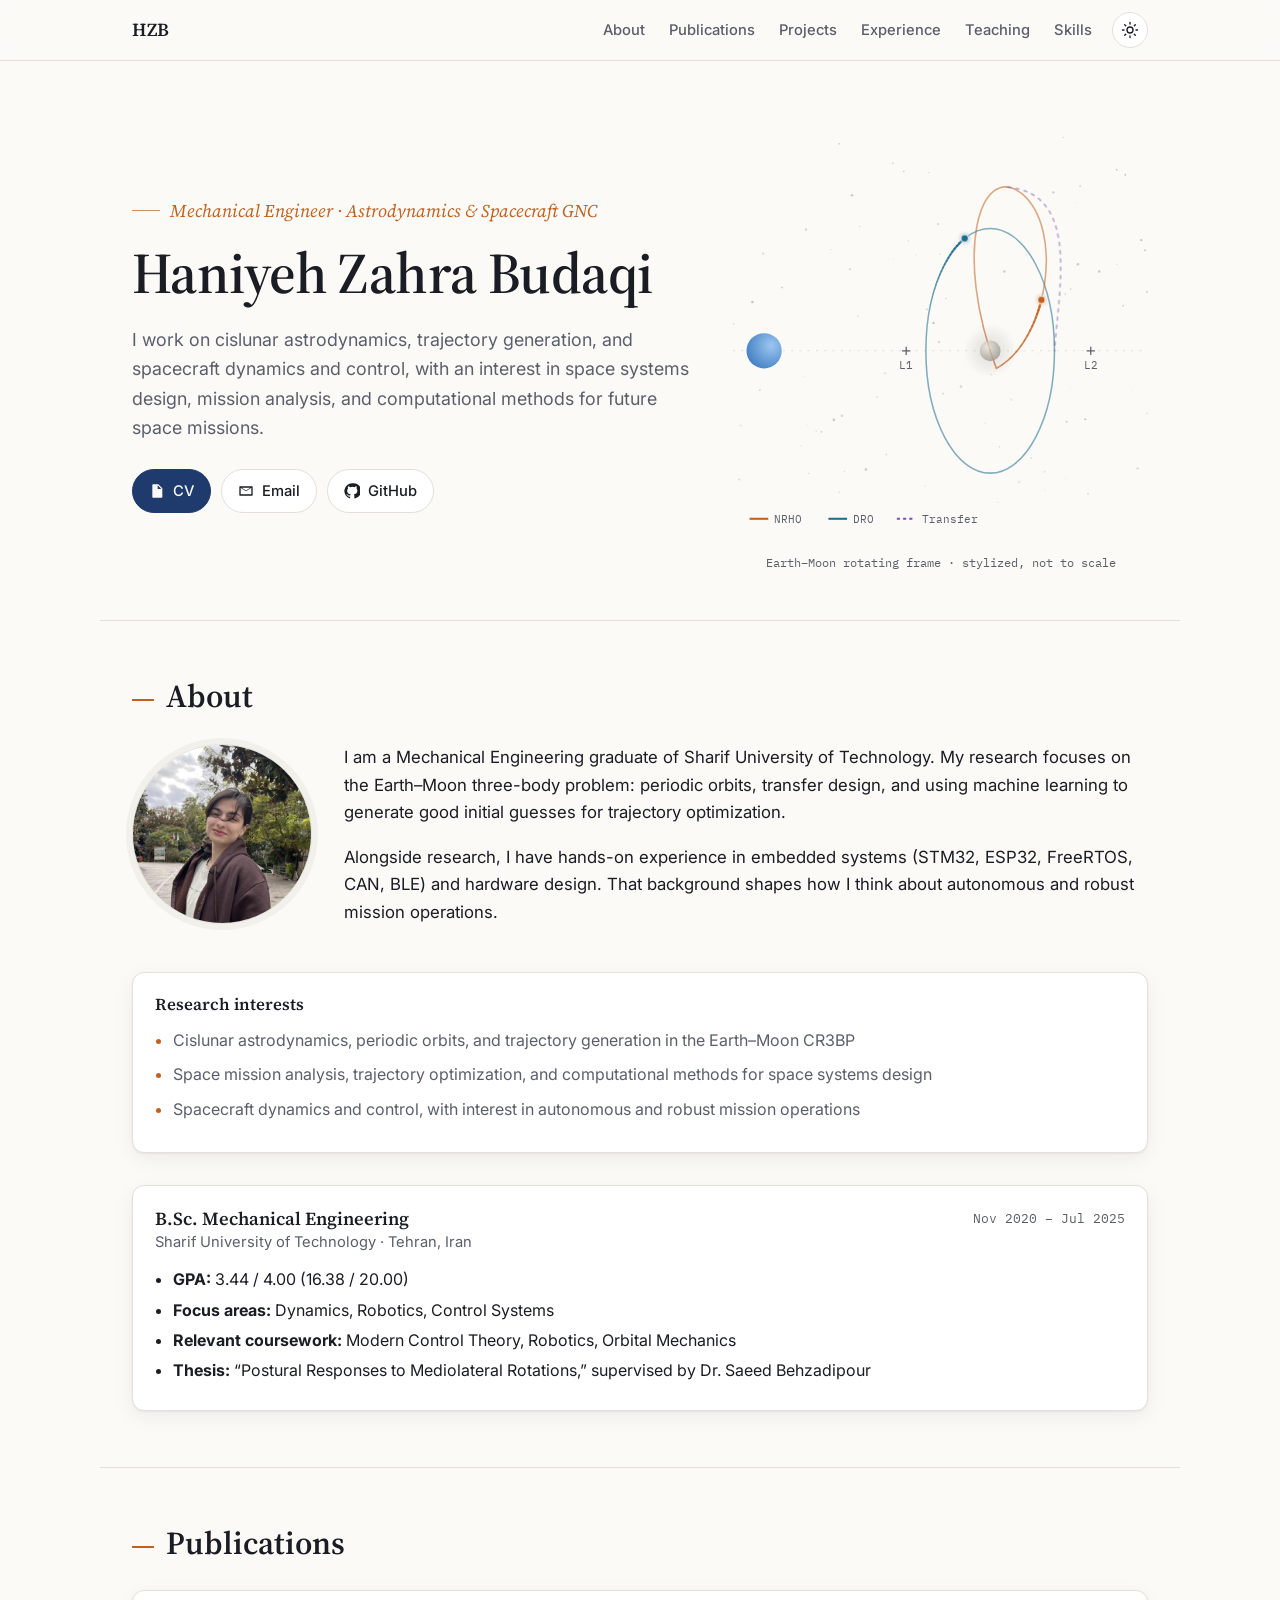
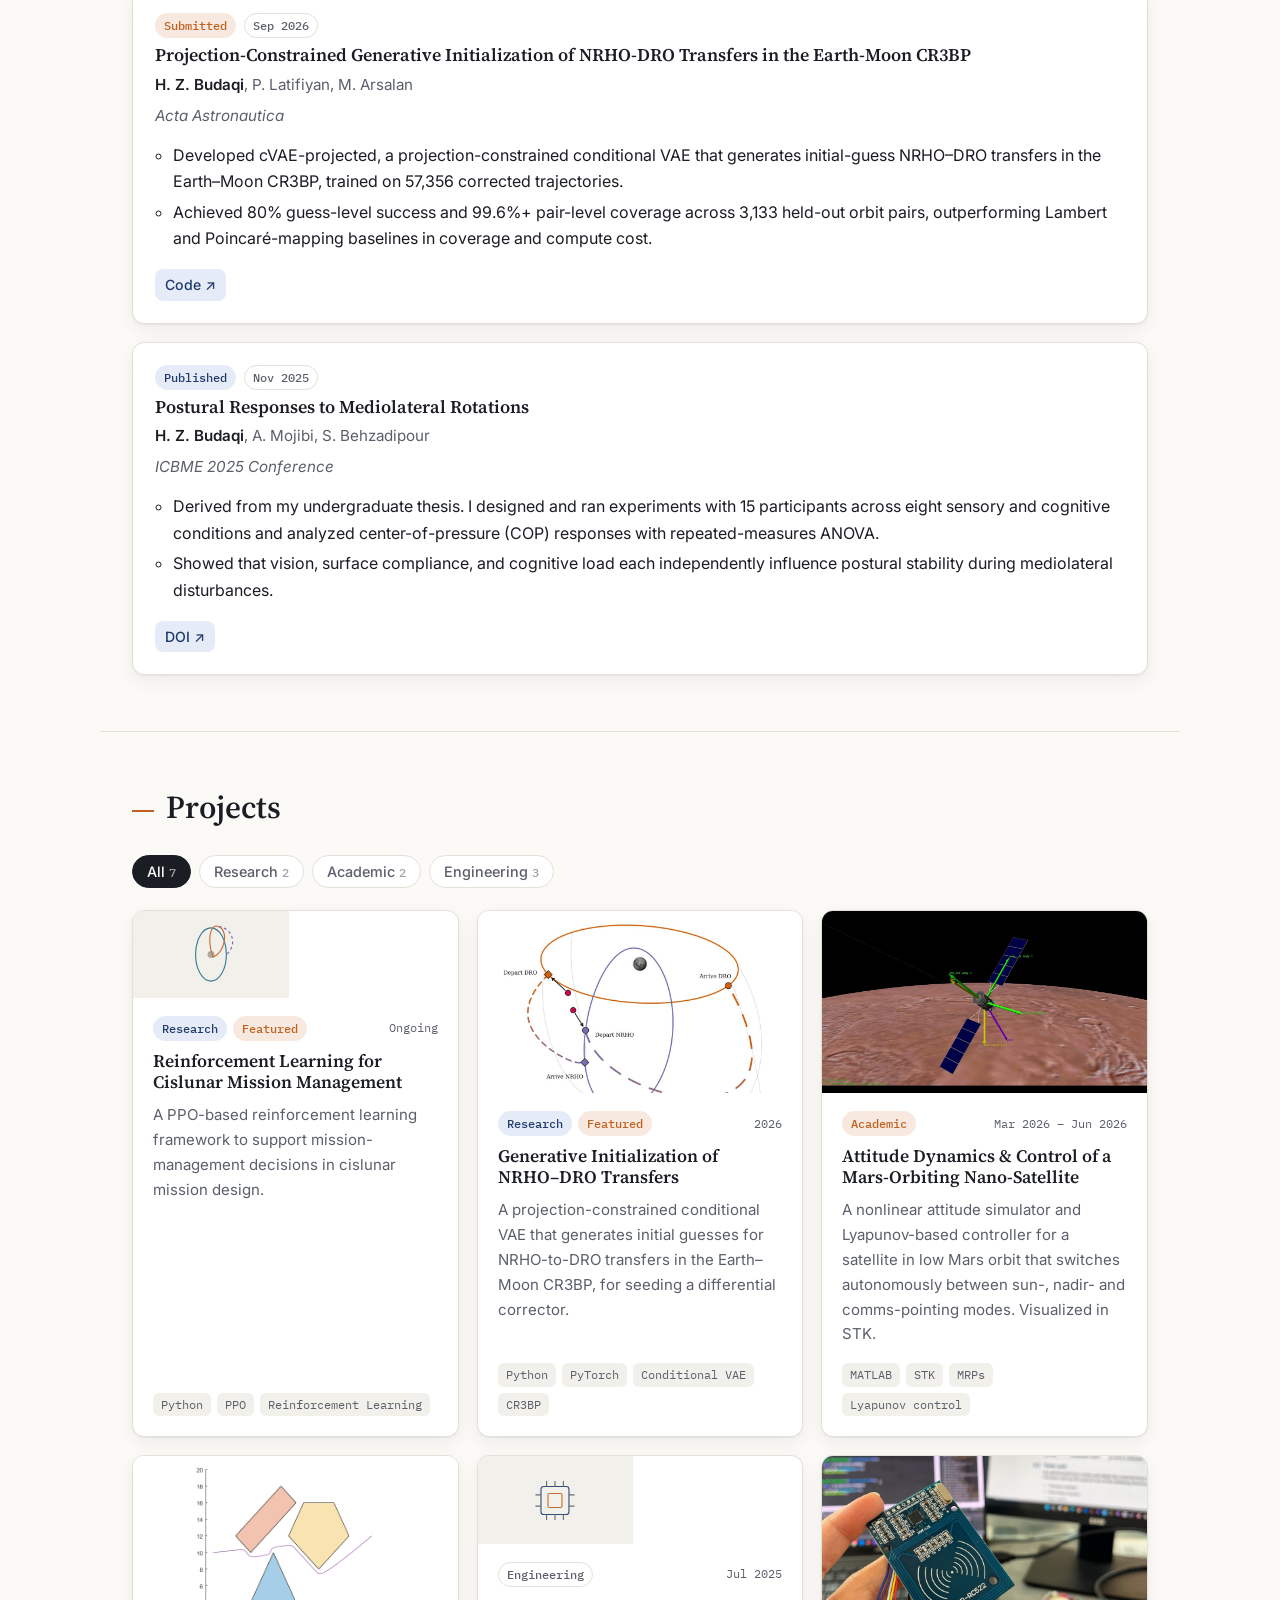
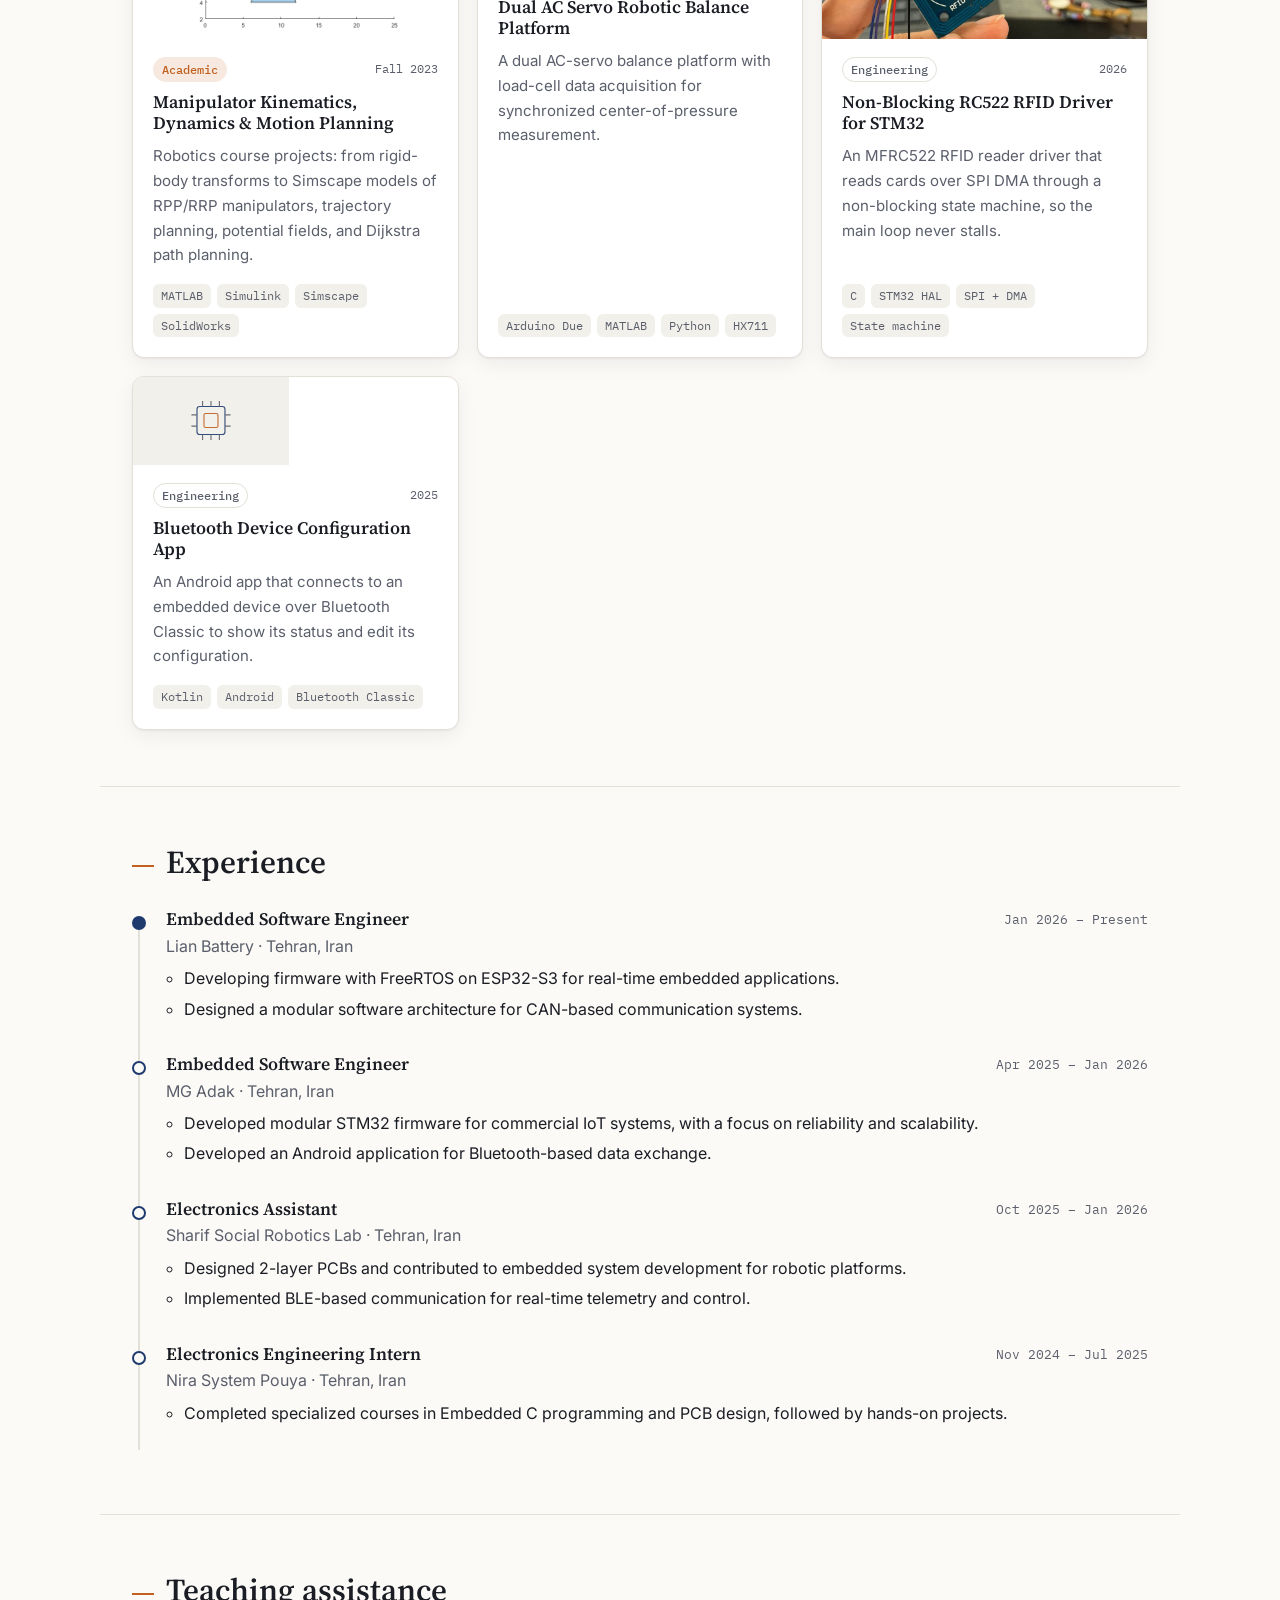
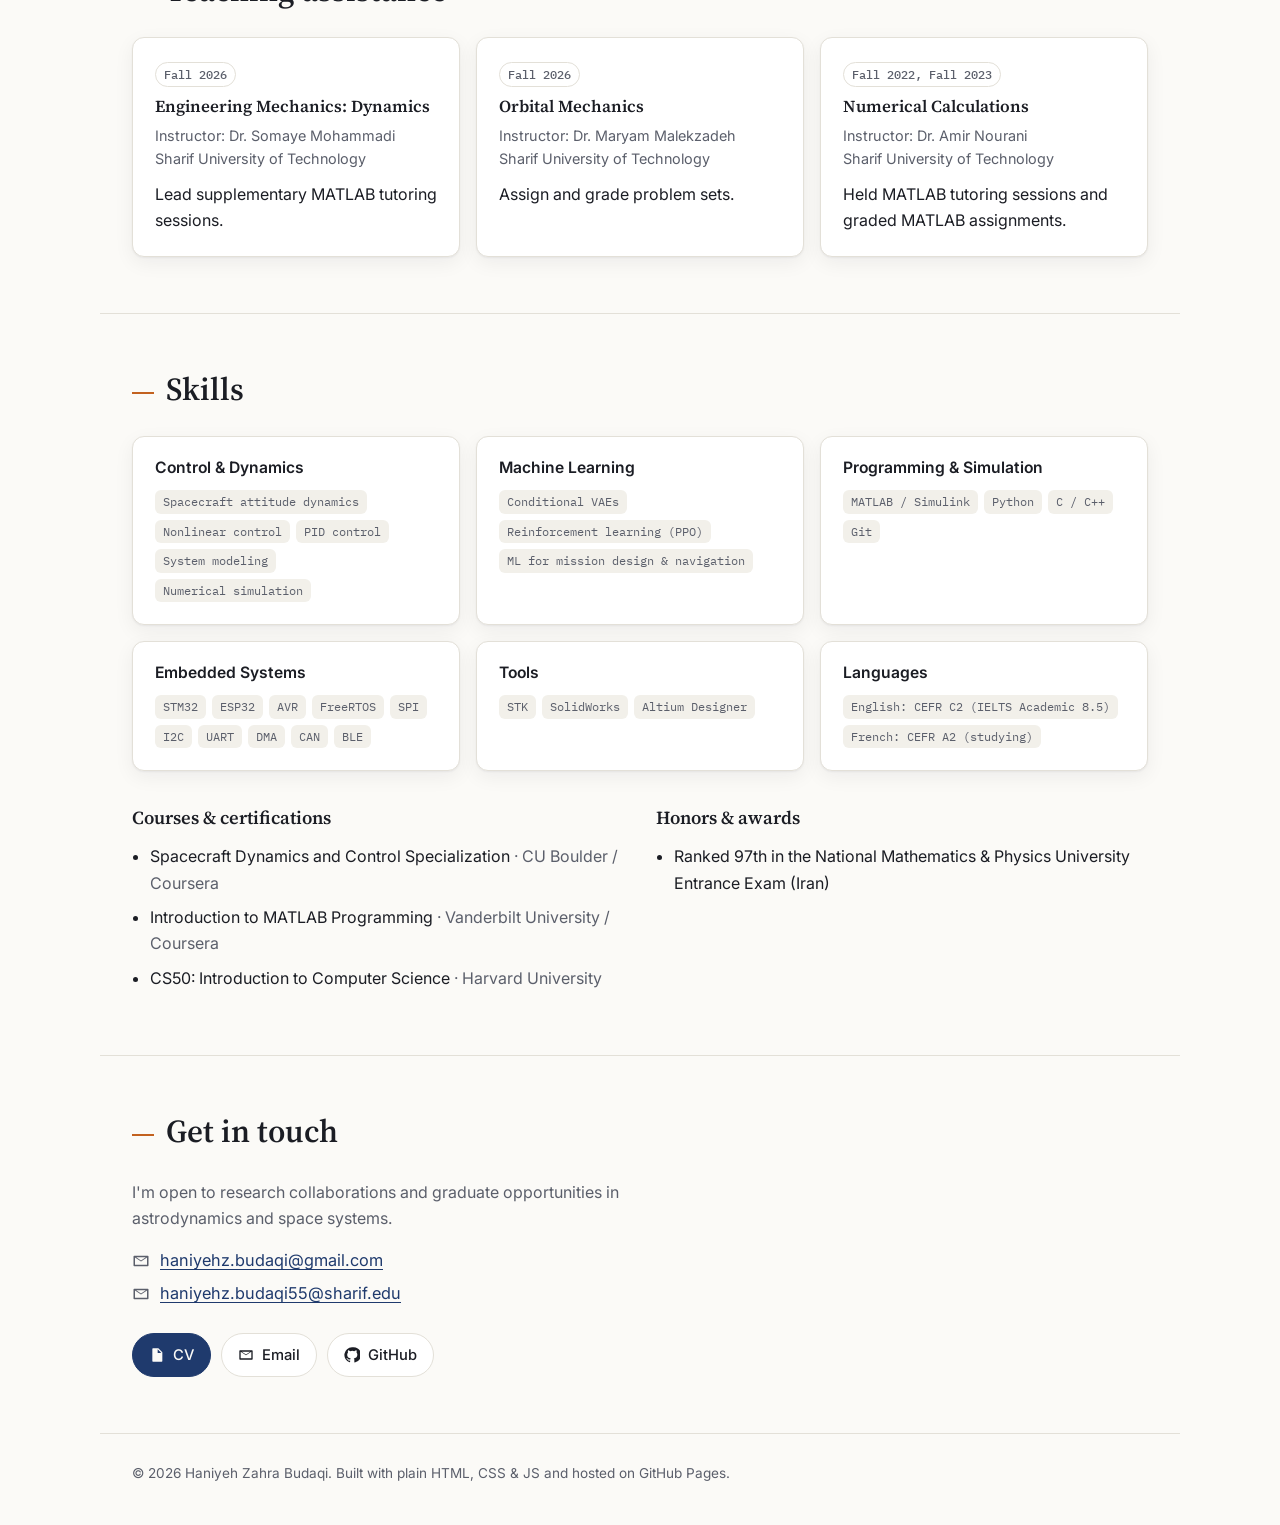
==== index.html @ 0089c8fd "First Model" ====
<!doctype html>
<html lang="en">
<head>
  <meta charset="utf-8">
  <meta name="viewport" content="width=device-width, initial-scale=1">
  <title>Haniyeh Zahra Budaqi</title>
  <meta name="description" content="Haniyeh Zahra Budaqi: cislunar astrodynamics, trajectory generation, and spacecraft dynamics and control.">
  <meta name="author" content="Haniyeh Zahra Budaqi">

  <!-- Social preview (shown when the link is shared) -->
  <meta property="og:title" content="Haniyeh Zahra Budaqi">
  <meta property="og:description" content="Cislunar astrodynamics, trajectory generation, and spacecraft dynamics and control.">
  <meta property="og:type" content="website">

  <link rel="icon" href="assets/img/favicon.svg" type="image/svg+xml">
  <link rel="preconnect" href="https://fonts.googleapis.com">
  <link rel="preconnect" href="https://fonts.gstatic.com" crossorigin>
  <link href="https://fonts.googleapis.com/css2?family=IBM+Plex+Mono:wght@400;500&family=Inter:wght@400;500;600&family=Source+Serif+4:ital,opsz,wght@0,8..60,500;0,8..60,600;1,8..60,400;1,8..60,500&display=swap" rel="stylesheet">
  <link rel="stylesheet" href="assets/css/style.css">

  <!-- Apply saved theme before paint to avoid a flash -->
  <script>
    try {
      var t = localStorage.getItem("theme");
      if (t) document.documentElement.setAttribute("data-theme", t);
    } catch (e) {}
  </script>
</head>
<body>
  <a class="skip-link" href="#main">Skip to content</a>

  <header class="site-header">
    <nav class="nav container" aria-label="Main">
      <a class="nav-brand" href="#top" data-bind="initials">HZB</a>
      <button class="nav-toggle" aria-expanded="false" aria-controls="nav-links" aria-label="Open menu">
        <span></span><span></span><span></span>
      </button>
      <ul class="nav-links" id="nav-links">
        <li><a href="#about">About</a></li>
        <li><a href="#publications">Publications</a></li>
        <li><a href="#projects">Projects</a></li>
        <li><a href="#experience">Experience</a></li>
        <li><a href="#teaching">Teaching</a></li>
        <li><a href="#skills">Skills</a></li>
        <li>
          <button class="theme-toggle" aria-label="Toggle dark mode" title="Toggle dark mode">
            <svg class="icon-sun" viewBox="0 0 24 24" aria-hidden="true"><circle cx="12" cy="12" r="4"/><path d="M12 2v2M12 20v2M4.9 4.9l1.4 1.4M17.7 17.7l1.4 1.4M2 12h2M20 12h2M4.9 19.1l1.4-1.4M17.7 6.3l1.4-1.4"/></svg>
            <svg class="icon-moon" viewBox="0 0 24 24" aria-hidden="true"><path d="M20 14.5A8 8 0 1 1 9.5 4a6.5 6.5 0 0 0 10.5 10.5z"/></svg>
          </button>
        </li>
      </ul>
    </nav>
  </header>

  <main id="main">
    <!-- ============ HERO ============ -->
    <section class="hero container" id="top">
      <div class="hero-text">
        <p class="eyebrow" data-bind="role"></p>
        <h1 data-bind="name"></h1>
        <p class="hero-tagline" data-bind="tagline"></p>
        <div class="hero-actions" id="hero-actions"></div>
      </div>

      <figure class="hero-figure" aria-label="Stylized Earth–Moon rotating frame with a near-rectilinear halo orbit, a distant retrograde orbit, and a transfer between them">
        <svg id="orbit-svg" viewBox="0 0 400 400" role="img">
          <title>NRHO to DRO transfer, stylized</title>
          <defs>
            <radialGradient id="g-moon" cx="36%" cy="32%" r="75%">
              <stop offset="0" class="stop-moon-hi"/><stop offset="1" class="stop-moon"/>
            </radialGradient>
            <radialGradient id="g-earth" cx="70%" cy="35%" r="80%">
              <stop offset="0" class="stop-earth-hi"/><stop offset="1" class="stop-earth"/>
            </radialGradient>
            <radialGradient id="g-halo">
              <stop offset="0" class="stop-halo" stop-opacity=".35"/><stop offset="1" class="stop-halo" stop-opacity="0"/>
            </radialGradient>
            <filter id="glow" x="-200%" y="-200%" width="500%" height="500%">
              <feGaussianBlur stdDeviation="2.2" result="b"/>
              <feMerge><feMergeNode in="b"/><feMergeNode in="SourceGraphic"/></feMerge>
            </filter>
          </defs>

          <g class="stars" id="stars"></g>
          <line class="axis" x1="0" y1="210" x2="400" y2="210"/>

          <!-- Earth, off to the left in the rotating frame -->
          <circle class="earth" cx="30" cy="210" r="17"/>
          <!-- Libration points -->
          <g class="lpoint"><path d="M163 210h8M167 206v8"/><text x="160" y="228">L1</text></g>
          <g class="lpoint"><path d="M341 210h8M345 206v8"/><text x="338" y="228">L2</text></g>

          <!-- Orbits (pathLength=1 lets CSS draw them in) -->
          <path id="dro" class="orbit orbit-dro draw" pathLength="1"
                d="M310 210 A62 118 0 1 1 186 210 A62 118 0 1 1 310 210 Z"/>
          <path id="nrho" class="orbit orbit-nrho draw" pathLength="1"
                d="M254 227 C 304 200, 320 92, 278 58 C 238 28, 212 116, 254 227 Z"/>
          <path id="xfer" class="orbit orbit-xfer"
                d="M278 58 C 348 64, 314 150, 310 210"/>
          <path id="xfer-live" class="orbit orbit-xfer-live" pathLength="1"
                d="M278 58 C 348 64, 314 150, 310 210"/>

          <!-- Moon -->
          <circle class="moon-halo" cx="248" cy="210" r="26" fill="url(#g-halo)"/>
          <circle class="moon" cx="248" cy="210" r="10"/>

          <g id="trails"></g>
          <g id="burns"></g>
          <g id="craft" filter="url(#glow)"></g>

          <g class="legend" transform="translate(16 372)">
            <line x1="0" y1="0" x2="18" y2="0" class="orbit-nrho"/><text x="24" y="4">NRHO</text>
            <line x1="76" y1="0" x2="94" y2="0" class="orbit-dro"/><text x="100" y="4">DRO</text>
            <line x1="142" y1="0" x2="160" y2="0" class="orbit-xfer-key"/><text x="166" y="4">Transfer</text>
          </g>
        </svg>
        <figcaption>Earth–Moon rotating frame · stylized, not to scale</figcaption>
      </figure>
    </section>

    <!-- ============ ABOUT ============ -->
    <section class="section container" id="about">
      <h2 class="section-title">About</h2>
      <div class="about-grid">
        <img class="about-photo" id="about-photo" alt="Portrait of Haniyeh Zahra Budaqi" hidden>
        <div class="about-text" id="about-text"></div>
      </div>
      <aside class="card interests">
        <h3>Research interests</h3>
        <ul id="interests"></ul>
      </aside>
      <div class="edu" id="education"></div>
    </section>

    <!-- ============ PUBLICATIONS ============ -->
    <section class="section container" id="publications">
      <h2 class="section-title">Publications</h2>
      <ol class="pub-list" id="pub-list"></ol>
    </section>

    <!-- ============ PROJECTS ============ -->
    <section class="section container" id="projects">
      <h2 class="section-title">Projects</h2>
      <div class="filters" role="tablist" aria-label="Filter projects" id="filters"></div>
      <div class="project-grid" id="project-grid"></div>
    </section>

    <!-- ============ EXPERIENCE ============ -->
    <section class="section container" id="experience">
      <h2 class="section-title">Experience</h2>
      <ol class="timeline" id="timeline"></ol>
    </section>

    <!-- ============ TEACHING ============ -->
    <section class="section container" id="teaching">
      <h2 class="section-title">Teaching assistance</h2>
      <div class="teach-grid" id="teach-grid"></div>
    </section>

    <!-- ============ SKILLS ============ -->
    <section class="section container" id="skills">
      <h2 class="section-title">Skills</h2>
      <div class="skills-grid" id="skills-grid"></div>

      <div class="two-col">
        <div>
          <h3 class="sub-title">Courses &amp; certifications</h3>
          <ul class="plain-list" id="certs"></ul>
        </div>
        <div>
          <h3 class="sub-title">Honors &amp; awards</h3>
          <ul class="plain-list" id="awards"></ul>
        </div>
      </div>
    </section>

    <!-- ============ CONTACT ============ -->
    <section class="section container contact" id="contact">
      <h2 class="section-title">Get in touch</h2>
      <p>I'm open to research collaborations and graduate opportunities in astrodynamics and space systems.</p>
      <ul class="email-list" id="email-list"></ul>
      <div class="hero-actions" id="contact-actions"></div>
    </section>
  </main>

  <footer class="site-footer container">
    <p>© <span id="year"></span> <span data-bind="name"></span>. Built with plain HTML, CSS &amp; JS and hosted on GitHub Pages.</p>
  </footer>

  <!-- Project detail dialog -->
  <dialog class="project-dialog" id="project-dialog" aria-labelledby="dialog-title">
    <button class="dialog-close" aria-label="Close" data-close>&times;</button>
    <div id="dialog-body"></div>
  </dialog>

  <script src="data/content.js"></script>
  <script src="assets/js/main.js"></script>
  <script src="assets/js/orbit.js"></script>
</body>
</html>
---- assets/css/style.css ----
/* ==========================================================================
   Tokens
   ========================================================================== */
:root {
  --bg: #fbfaf7;
  --surface: #ffffff;
  --surface-2: #f2f0ea;
  --text: #1b1d24;
  --muted: #5b5f6b;
  --border: #e3e0d8;
  --accent: #1f3a6d;        /* deep navy, echoes the CV */
  --accent-soft: #e6ecf7;
  --accent-2: #c2611f;      /* warm orange for highlights */
  --nrho: #c2611f;
  --dro: #1f6d8f;
  --xfer: #7a4fb0;
  --earth: #3e7cc1;
  --moon: #a7a39a;
  --star: #b9b4a8;
  --moon-hi: #e9e6df;
  --earth-hi: #9cc6f0;
  --halo: #a7a39a;
  --shadow: 0 1px 2px rgba(20, 22, 30, .05), 0 6px 20px rgba(20, 22, 30, .06);

  --font-sans: "Inter", system-ui, -apple-system, "Segoe UI", Roboto, sans-serif;
  --font-serif: "Source Serif 4", Georgia, "Times New Roman", serif;
  --font-mono: "IBM Plex Mono", ui-monospace, Consolas, monospace;

  --radius: 12px;
  --maxw: 1080px;
  --gutter: 16px;
}

@media (prefers-color-scheme: dark) {
  :root:not([data-theme="light"]) {
    --bg: #0d1017;
    --surface: #151a24;
    --surface-2: #1c2230;
    --text: #e7e9ee;
    --muted: #9aa1b0;
    --border: #262d3c;
    --accent: #8fb3ff;
    --accent-soft: #1b2740;
    --accent-2: #f0a35e;
    --nrho: #f0a35e;
    --dro: #5cc4e8;
    --xfer: #b996f0;
    --earth: #5a9be0;
    --moon: #c9c5bc;
    --star: #4a5266;
    --moon-hi: #f4f1ea;
    --earth-hi: #a8d0ff;
    --halo: #c9c5bc;
    --shadow: 0 1px 2px rgba(0, 0, 0, .3), 0 8px 24px rgba(0, 0, 0, .25);
  }
}
:root[data-theme="dark"] {
  --bg: #0d1017;
  --surface: #151a24;
  --surface-2: #1c2230;
  --text: #e7e9ee;
  --muted: #9aa1b0;
  --border: #262d3c;
  --accent: #8fb3ff;
  --accent-soft: #1b2740;
  --accent-2: #f0a35e;
  --nrho: #f0a35e;
  --dro: #5cc4e8;
  --xfer: #b996f0;
  --earth: #5a9be0;
  --moon: #c9c5bc;
  --star: #4a5266;
  --moon-hi: #f4f1ea;
  --earth-hi: #a8d0ff;
  --halo: #c9c5bc;
  --shadow: 0 1px 2px rgba(0, 0, 0, .3), 0 8px 24px rgba(0, 0, 0, .25);
}

/* ==========================================================================
   Base
   ========================================================================== */
*, *::before, *::after { box-sizing: border-box; }
html { scroll-behavior: smooth; scroll-padding-top: 72px; }
@media (prefers-reduced-motion: reduce) { html { scroll-behavior: auto; } }

body {
  margin: 0;
  background: var(--bg);
  color: var(--text);
  font-family: var(--font-sans);
  font-size: 16px;
  line-height: 1.65;
  -webkit-font-smoothing: antialiased;
}

h1, h2, h3 { font-family: var(--font-serif); line-height: 1.2; margin: 0; font-weight: 600; }
p { margin: 0 0 1em; }
a { color: var(--accent); text-underline-offset: 3px; }
a:hover { text-decoration-thickness: 2px; }
img { max-width: 100%; display: block; }
:focus-visible { outline: 2px solid var(--accent); outline-offset: 3px; border-radius: 4px; }

.container {
  width: 100%;
  max-width: var(--maxw);
  margin-inline: auto;
  padding-inline: var(--gutter);
}
@media (min-width: 720px) { :root { --gutter: 32px; } }

.skip-link {
  position: absolute; left: -9999px; top: 8px;
  background: var(--accent); color: var(--bg); padding: 8px 12px; border-radius: 6px; z-index: 100;
}
.skip-link:focus { left: 8px; }

/* ==========================================================================
   Header / nav
   ========================================================================== */
.site-header {
  position: sticky; top: 0; z-index: 50;
  background: color-mix(in srgb, var(--bg) 85%, transparent);
  backdrop-filter: saturate(1.4) blur(10px);
  border-bottom: 1px solid var(--border);
}
.nav { display: flex; align-items: center; justify-content: space-between; height: 60px; }
.nav-brand {
  font-family: var(--font-serif); font-weight: 600; font-size: 1.15rem;
  color: var(--text); text-decoration: none; letter-spacing: .04em;
}
.nav-links { list-style: none; display: flex; align-items: center; gap: 4px; margin: 0; padding: 0; }
.nav-links a {
  display: block; padding: 6px 10px; border-radius: 8px;
  color: var(--muted); text-decoration: none; font-size: .92rem; font-weight: 500;
}
.nav-links a:hover, .nav-links a.active { color: var(--text); background: var(--surface-2); }

.theme-toggle {
  display: grid; place-items: center; width: 36px; height: 36px; margin-left: 6px;
  border: 1px solid var(--border); border-radius: 50%; background: var(--surface);
  color: var(--text); cursor: pointer;
}
.theme-toggle svg { width: 18px; height: 18px; fill: none; stroke: currentColor; stroke-width: 1.8; stroke-linecap: round; }
.theme-toggle .icon-moon { display: none; }
:root[data-theme="dark"] .theme-toggle .icon-sun { display: none; }
:root[data-theme="dark"] .theme-toggle .icon-moon { display: block; }
@media (prefers-color-scheme: dark) {
  :root:not([data-theme="light"]) .theme-toggle .icon-sun { display: none; }
  :root:not([data-theme="light"]) .theme-toggle .icon-moon { display: block; }
}

.nav-toggle {
  display: none; width: 40px; height: 40px; border: 0; background: transparent; cursor: pointer;
  flex-direction: column; justify-content: center; gap: 5px; padding: 8px;
}
.nav-toggle span { display: block; height: 2px; background: var(--text); border-radius: 2px; transition: transform .2s, opacity .2s; }

@media (max-width: 820px) {
  .nav-toggle { display: flex; }
  .nav-links {
    position: absolute; top: 60px; left: 0; right: 0;
    flex-direction: column; align-items: stretch; gap: 0;
    padding: 8px var(--gutter) 16px; background: var(--bg); border-bottom: 1px solid var(--border);
    display: none;
  }
  .nav-links.open { display: flex; }
  .nav-links a { padding: 10px 8px; font-size: 1rem; }
  .theme-toggle { margin: 8px 0 0 8px; }
  .nav-toggle[aria-expanded="true"] span:nth-child(1) { transform: translateY(7px) rotate(45deg); }
  .nav-toggle[aria-expanded="true"] span:nth-child(2) { opacity: 0; }
  .nav-toggle[aria-expanded="true"] span:nth-child(3) { transform: translateY(-7px) rotate(-45deg); }
}

/* ==========================================================================
   Hero
   ========================================================================== */
.hero {
  display: grid; grid-template-columns: 1.15fr .85fr; gap: 40px; align-items: center;
  padding-block: 72px 48px;
}
.eyebrow {
  display: inline-flex; align-items: center; gap: 10px;
  font-family: var(--font-serif); font-style: italic; font-size: 1.12rem; font-weight: 400;
  color: var(--accent-2); margin-bottom: 12px;
}
.eyebrow::before { content: ""; width: 28px; height: 1px; background: currentColor; opacity: .7; }
.hero h1 { font-size: clamp(2.2rem, 5.5vw, 3.6rem); letter-spacing: -.01em; margin-bottom: 18px; }
.hero-tagline { font-size: 1.12rem; color: var(--muted); max-width: 58ch; }
.hero-actions { display: flex; flex-wrap: wrap; gap: 10px; margin-top: 26px; }

.btn {
  display: inline-flex; align-items: center; gap: 8px;
  padding: 9px 16px; border-radius: 999px; font-size: .92rem; font-weight: 500;
  text-decoration: none; border: 1px solid var(--border); background: var(--surface); color: var(--text);
  transition: border-color .15s, transform .15s, background .15s;
}
.btn:hover { border-color: var(--accent); transform: translateY(-1px); }
.btn svg { width: 16px; height: 16px; fill: currentColor; flex-shrink: 0; }
.btn-primary { background: var(--accent); border-color: var(--accent); color: var(--bg); }
.btn-primary:hover { background: color-mix(in srgb, var(--accent) 88%, var(--text)); }

.hero-figure { margin: 0; }
.hero-figure svg { width: 100%; height: auto; max-width: 440px; display: block; margin-inline: auto; }
.hero-figure figcaption { text-align: center; font-size: .78rem; color: var(--muted); font-family: var(--font-mono); margin-top: 4px; }

/* Hero animation */
.orbit { fill: none; stroke-width: 1.5; stroke-linecap: round; }
.orbit-nrho { stroke: var(--nrho); }
.orbit-dro { stroke: var(--dro); }
.orbit-nrho, .orbit-dro { stroke-opacity: .55; }
.orbit-xfer { stroke: var(--xfer); stroke-dasharray: 3 5; stroke-opacity: .5; }
.orbit-xfer-live { stroke: var(--xfer); stroke-width: 2.2; stroke-dasharray: 1; stroke-dashoffset: 1; opacity: 0; }
.legend .orbit-xfer-key { stroke: var(--xfer); stroke-dasharray: 3 3; }
.axis { stroke: var(--border); stroke-dasharray: 2 6; }
.earth { fill: url(#g-earth); }
.moon { fill: url(#g-moon); }
.stop-moon-hi { stop-color: var(--moon-hi); }
.stop-moon { stop-color: var(--moon); }
.stop-earth-hi { stop-color: var(--earth-hi); }
.stop-earth { stop-color: var(--earth); }
.stop-halo { stop-color: var(--halo); }

.trail { fill: none; stroke-linecap: round; }
.trail.sc-nrho { stroke: var(--nrho); }
.trail.sc-dro { stroke: var(--dro); }
.sc { stroke: var(--bg); stroke-width: 1; }
.sc.sc-nrho { fill: var(--nrho); }
.sc.sc-dro { fill: var(--dro); }
.sc.sc-xfer { fill: var(--xfer); }
.burn { fill: none; stroke-width: 1.6; }
.burn-nrho { stroke: var(--nrho); }
.burn-dro { stroke: var(--dro); }

.stars circle { fill: var(--star); }
.stars .twinkle { animation: twinkle var(--tw-dur, 4s) ease-in-out var(--tw-delay, 0s) infinite; }
@keyframes twinkle { 50% { opacity: .15; } }

.lpoint path { stroke: var(--muted); stroke-width: 1.2; }
.lpoint text, .legend text { fill: var(--muted); font: 10.5px var(--font-mono); }
.legend line { stroke-width: 2; stroke-opacity: 1; }

/* Draw-in on load, then spacecraft fade in */
.orbit.draw { stroke-dasharray: 1; stroke-dashoffset: 1; animation: draw-orbit 1.6s cubic-bezier(.6, .1, .3, 1) forwards; }
#nrho.draw { animation-delay: .25s; }
.orbit-xfer { opacity: 0; animation: fade-in .8s ease 1.2s forwards; }
@keyframes draw-orbit { to { stroke-dashoffset: 0; } }
@keyframes fade-in { to { opacity: 1; } }
#craft, #trails { opacity: 0; transition: opacity .8s ease; }
#orbit-svg.live #craft, #orbit-svg.live #trails { opacity: 1; }
#orbit-svg.static .orbit.draw { animation: none; stroke-dasharray: none; stroke-dashoffset: 0; }
#orbit-svg.static .orbit-xfer { animation: none; opacity: 1; }
#orbit-svg.static .twinkle { animation: none; }

@media (max-width: 820px) {
  .hero { grid-template-columns: 1fr; padding-block: 40px 24px; gap: 24px; }
  .hero-figure svg { max-width: 340px; }
}

/* ==========================================================================
   Sections
   ========================================================================== */
.section { padding-block: 56px; border-top: 1px solid var(--border); }
.section-title {
  font-size: clamp(1.6rem, 3vw, 2rem); margin-bottom: 28px;
  display: flex; align-items: baseline; gap: 12px;
}
.section-title::before {
  content: ""; width: 22px; height: 2px; background: var(--accent-2); transform: translateY(-6px);
}
.sub-title { font-size: 1.15rem; margin: 36px 0 14px; }

.card {
  background: var(--surface); border: 1px solid var(--border); border-radius: var(--radius);
  padding: 22px; box-shadow: var(--shadow);
}

/* About */
.about-grid { display: grid; grid-template-columns: 180px 1fr; gap: 32px; align-items: start; }
.about-grid:has(.about-photo[hidden]) { grid-template-columns: 1fr; }
.about-photo {
  width: 180px; aspect-ratio: 1; object-fit: cover; border-radius: 50%;
  border: 1px solid var(--border); box-shadow: 0 0 0 6px var(--surface-2);
}
.about-text p { font-size: 1.05rem; }
.interests { margin-top: 28px; }
.interests h3 { font-size: 1.05rem; margin-bottom: 12px; }
.interests ul { margin: 0; padding-left: 18px; }
.interests li { margin-bottom: 8px; color: var(--muted); }
.interests li::marker { color: var(--accent-2); }

.edu { margin-top: 32px; display: grid; gap: 16px; }
.edu-item { display: grid; grid-template-columns: 1fr auto; gap: 4px 16px; }
.edu-item h3 { font-size: 1.15rem; }
.edu-item .meta { color: var(--muted); font-size: .92rem; }
.edu-item .when { font-family: var(--font-mono); font-size: .82rem; color: var(--muted); text-align: right; }
.edu-item ul { grid-column: 1 / -1; margin: 8px 0 0; padding-left: 18px; }
.edu-item li { margin-bottom: 4px; }

@media (max-width: 720px) {
  .about-grid { grid-template-columns: 1fr; gap: 20px; }
  .about-photo { width: 132px; }
  .edu-item { grid-template-columns: 1fr; }
  .edu-item .when { text-align: left; }
}

/* Publications */
.pub-list { list-style: none; margin: 0; padding: 0; display: grid; gap: 18px; }
.pub { display: grid; grid-template-columns: 1fr; gap: 6px; }
.pub-head { display: flex; flex-wrap: wrap; gap: 8px; align-items: center; }
.pub-title { font-size: 1.12rem; }
.pub-authors { color: var(--muted); font-size: .95rem; margin: 0; }
.pub-authors strong { color: var(--text); font-weight: 600; }
.pub-venue { font-style: italic; color: var(--muted); font-size: .95rem; margin: 0; }
.pub ul { margin: 8px 0 0; padding-left: 18px; }
.pub li { margin-bottom: 4px; }
.pub-links { display: flex; gap: 10px; flex-wrap: wrap; margin-top: 8px; }

.badge {
  display: inline-block; font-family: var(--font-mono); font-size: .72rem; font-weight: 500;
  padding: 2px 8px; border-radius: 999px; border: 1px solid var(--border); color: var(--muted);
  white-space: nowrap;
}
.badge-accent { background: var(--accent-soft); border-color: transparent; color: var(--accent); }
.badge-warm { background: color-mix(in srgb, var(--accent-2) 14%, transparent); border-color: transparent; color: var(--accent-2); }

.link-chip {
  display: inline-flex; align-items: center; gap: 6px; font-size: .88rem; font-weight: 500;
  text-decoration: none; padding: 4px 10px; border-radius: 8px; background: var(--accent-soft); color: var(--accent);
}
.link-chip:hover { text-decoration: underline; }

/* Projects */
.filters { display: flex; flex-wrap: wrap; gap: 8px; margin-bottom: 22px; }
.filter-btn {
  font: 500 .9rem var(--font-sans); padding: 7px 14px; border-radius: 999px; cursor: pointer;
  border: 1px solid var(--border); background: var(--surface); color: var(--muted);
}
.filter-btn:hover { color: var(--text); }
.filter-btn[aria-selected="true"] { background: var(--text); color: var(--bg); border-color: var(--text); }
.filter-btn .count { opacity: .6; margin-left: 4px; font-family: var(--font-mono); font-size: .8em; }

.project-grid { display: grid; grid-template-columns: repeat(auto-fill, minmax(290px, 1fr)); gap: 18px; }
.project-card {
  display: flex; flex-direction: column; text-align: left; width: 100%;
  font: inherit; color: inherit; cursor: pointer; padding: 0; overflow: hidden;
  transition: transform .18s, border-color .18s;
}
.project-card:hover { transform: translateY(-3px); border-color: var(--accent); }
.project-thumb { aspect-ratio: 16 / 9; background: var(--surface-2); overflow: hidden; }
.project-thumb img { width: 100%; height: 100%; object-fit: cover; }
.project-thumb.placeholder { display: grid; place-items: center; }
.project-thumb.placeholder svg { width: 72%; height: 72%; opacity: .9; }
.project-content { padding: 18px 20px 20px; display: flex; flex-direction: column; gap: 10px; flex: 1; }
.project-meta { display: flex; flex-wrap: wrap; gap: 6px; align-items: center; }
.project-meta .date { font-family: var(--font-mono); font-size: .76rem; color: var(--muted); margin-left: auto; }
.project-card h3 { font-size: 1.1rem; }
.project-card p { color: var(--muted); font-size: .94rem; margin: 0; }
.tags { display: flex; flex-wrap: wrap; gap: 6px; margin-top: auto; padding-top: 6px; }
.tag { font-family: var(--font-mono); font-size: .74rem; padding: 2px 8px; border-radius: 6px; background: var(--surface-2); color: var(--muted); }
.empty-state { color: var(--muted); font-style: italic; }

/* Dialog */
.project-dialog {
  width: min(720px, calc(100vw - 2 * var(--gutter))); max-height: 88vh;
  border: 1px solid var(--border); border-radius: var(--radius); padding: 0;
  background: var(--surface); color: var(--text); box-shadow: 0 20px 60px rgba(0, 0, 0, .3);
}
.project-dialog::backdrop { background: rgba(10, 12, 18, .55); backdrop-filter: blur(3px); }
.dialog-close {
  position: sticky; top: 10px; float: right; margin: 10px 10px 0 0; z-index: 2;
  width: 36px; height: 36px; border-radius: 50%; border: 1px solid var(--border);
  background: var(--surface); color: var(--text); font-size: 1.4rem; line-height: 1; cursor: pointer;
}
.dialog-hero { background: #fff; border-bottom: 1px solid var(--border); }
.dialog-hero img { width: 100%; max-height: 420px; object-fit: contain; }
.dialog-content { padding: 24px 28px 28px; }
.dialog-content h3 { font-size: 1.5rem; margin: 10px 0 14px; }
.dialog-content ul { padding-left: 18px; }
.dialog-content li { margin-bottom: 6px; }
.dialog-gallery { display: grid; grid-template-columns: repeat(auto-fill, minmax(180px, 1fr)); gap: 10px; margin-top: 16px; }
.dialog-gallery figure { margin: 0; }
.dialog-gallery img { border-radius: 8px; border: 1px solid var(--border); }
.dialog-gallery figcaption { font-size: .8rem; color: var(--muted); margin-top: 4px; }

/* Timeline */
.timeline { list-style: none; margin: 0; padding: 0; position: relative; }
.timeline::before { content: ""; position: absolute; left: 6px; top: 8px; bottom: 8px; width: 2px; background: var(--border); }
.tl-item { position: relative; padding: 0 0 28px 34px; }
.tl-item::before {
  content: ""; position: absolute; left: 0; top: 7px; width: 14px; height: 14px; border-radius: 50%;
  background: var(--bg); border: 2px solid var(--accent);
}
.tl-item:first-child::before { background: var(--accent); }
.tl-head { display: flex; flex-wrap: wrap; justify-content: space-between; gap: 4px 16px; }
.tl-head h3 { font-size: 1.1rem; }
.tl-org { color: var(--muted); margin: 2px 0 6px; }
.tl-when { font-family: var(--font-mono); font-size: .82rem; color: var(--muted); }
.tl-item ul { margin: 0; padding-left: 18px; }
.tl-item li { margin-bottom: 4px; }

/* Teaching */
.teach-grid { display: grid; grid-template-columns: repeat(auto-fill, minmax(260px, 1fr)); gap: 16px; }
.teach-card h3 { font-size: 1.05rem; margin-bottom: 6px; }
.teach-card .meta { color: var(--muted); font-size: .9rem; margin: 0 0 10px; }
.teach-card p:last-child { margin: 0; }

/* Skills */
.skills-grid { display: grid; grid-template-columns: repeat(auto-fill, minmax(300px, 1fr)); gap: 16px; }
.skill-group h3 { font-size: .98rem; margin-bottom: 12px; font-family: var(--font-sans); font-weight: 600; }
.skill-group .tags { padding: 0; }
.two-col { display: grid; grid-template-columns: 1fr 1fr; gap: 32px; }
@media (max-width: 720px) { .two-col { grid-template-columns: 1fr; gap: 0; } }
.plain-list { margin: 0; padding-left: 18px; }
.plain-list li { margin-bottom: 8px; }
.plain-list .issuer { color: var(--muted); }

/* Contact / footer */
.contact p { color: var(--muted); max-width: 60ch; }
.email-list { list-style: none; margin: 0 0 8px; padding: 0; display: grid; gap: 6px; }
.email-list li { display: flex; align-items: center; gap: 10px; font-size: 1.02rem; }
.email-list svg { width: 18px; height: 18px; fill: var(--muted); flex-shrink: 0; }
.site-footer { padding-block: 28px 40px; border-top: 1px solid var(--border); color: var(--muted); font-size: .85rem; }
.site-footer p { margin: 0; }

/* Reveal on scroll */
.reveal { opacity: 0; transform: translateY(12px); transition: opacity .5s ease, transform .5s ease; }
.reveal.visible { opacity: 1; transform: none; }
@media (prefers-reduced-motion: reduce) {
  .reveal { opacity: 1; transform: none; transition: none; }
  .project-card, .btn { transition: none; }
}
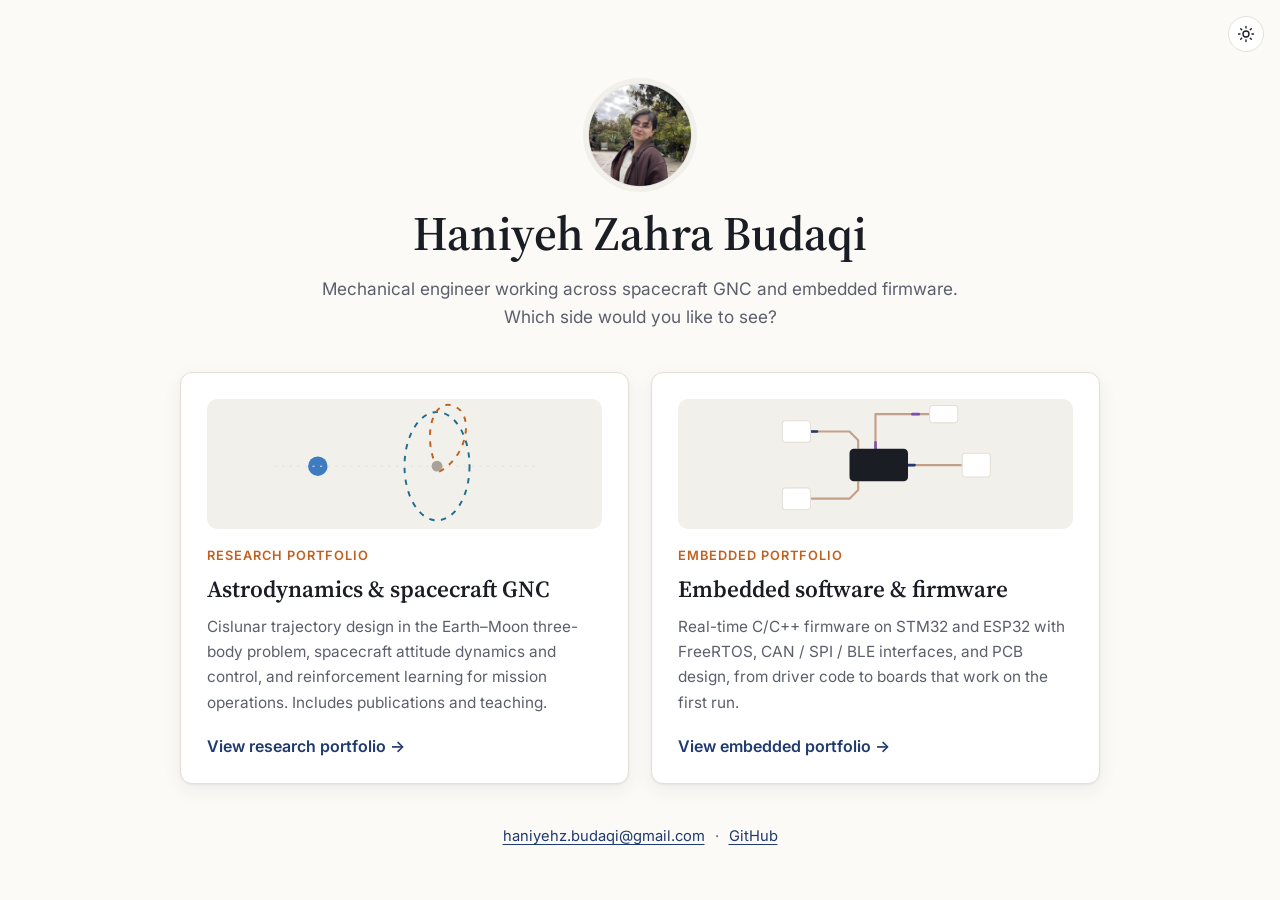
==== commit 5cb9f549: "hitting enough to deploy" ====
--- a/index.html
+++ b/index.html
@@ -4,21 +4,19 @@
   <meta charset="utf-8">
   <meta name="viewport" content="width=device-width, initial-scale=1">
   <title>Haniyeh Zahra Budaqi</title>
-  <meta name="description" content="Haniyeh Zahra Budaqi: cislunar astrodynamics, trajectory generation, and spacecraft dynamics and control.">
+  <meta name="description" content="Haniyeh Zahra Budaqi: research in astrodynamics and spacecraft GNC, and embedded software engineering.">
   <meta name="author" content="Haniyeh Zahra Budaqi">
 
-  <!-- Social preview (shown when the link is shared) -->
   <meta property="og:title" content="Haniyeh Zahra Budaqi">
-  <meta property="og:description" content="Cislunar astrodynamics, trajectory generation, and spacecraft dynamics and control.">
+  <meta property="og:description" content="Astrodynamics & spacecraft GNC research, and embedded firmware engineering.">
   <meta property="og:type" content="website">
 
   <link rel="icon" href="assets/img/favicon.svg" type="image/svg+xml">
   <link rel="preconnect" href="https://fonts.googleapis.com">
   <link rel="preconnect" href="https://fonts.gstatic.com" crossorigin>
-  <link href="https://fonts.googleapis.com/css2?family=IBM+Plex+Mono:wght@400;500&family=Inter:wght@400;500;600&family=Source+Serif+4:ital,opsz,wght@0,8..60,500;0,8..60,600;1,8..60,400;1,8..60,500&display=swap" rel="stylesheet">
+  <link href="https://fonts.googleapis.com/css2?family=Inter:wght@400;500;600&family=Source+Serif+4:ital,opsz,wght@0,8..60,500;0,8..60,600;1,8..60,400;1,8..60,500&display=swap" rel="stylesheet">
   <link rel="stylesheet" href="assets/css/style.css">
 
-  <!-- Apply saved theme before paint to avoid a flash -->
   <script>
     try {
       var t = localStorage.getItem("theme");
@@ -26,175 +24,72 @@
     } catch (e) {}
   </script>
 </head>
-<body>
-  <a class="skip-link" href="#main">Skip to content</a>
+<body class="landing">
+  <button class="theme-toggle landing-theme" aria-label="Toggle dark mode" title="Toggle dark mode">
+    <svg class="icon-sun" viewBox="0 0 24 24" aria-hidden="true"><circle cx="12" cy="12" r="4"/><path d="M12 2v2M12 20v2M4.9 4.9l1.4 1.4M17.7 17.7l1.4 1.4M2 12h2M20 12h2M4.9 19.1l1.4-1.4M17.7 6.3l1.4-1.4"/></svg>
+    <svg class="icon-moon" viewBox="0 0 24 24" aria-hidden="true"><path d="M20 14.5A8 8 0 1 1 9.5 4a6.5 6.5 0 0 0 10.5 10.5z"/></svg>
+  </button>
 
-  <header class="site-header">
-    <nav class="nav container" aria-label="Main">
-      <a class="nav-brand" href="#top" data-bind="initials">HZB</a>
-      <button class="nav-toggle" aria-expanded="false" aria-controls="nav-links" aria-label="Open menu">
-        <span></span><span></span><span></span>
-      </button>
-      <ul class="nav-links" id="nav-links">
-        <li><a href="#about">About</a></li>
-        <li><a href="#publications">Publications</a></li>
-        <li><a href="#projects">Projects</a></li>
-        <li><a href="#experience">Experience</a></li>
-        <li><a href="#teaching">Teaching</a></li>
-        <li><a href="#skills">Skills</a></li>
-        <li>
-          <button class="theme-toggle" aria-label="Toggle dark mode" title="Toggle dark mode">
-            <svg class="icon-sun" viewBox="0 0 24 24" aria-hidden="true"><circle cx="12" cy="12" r="4"/><path d="M12 2v2M12 20v2M4.9 4.9l1.4 1.4M17.7 17.7l1.4 1.4M2 12h2M20 12h2M4.9 19.1l1.4-1.4M17.7 6.3l1.4-1.4"/></svg>
-            <svg class="icon-moon" viewBox="0 0 24 24" aria-hidden="true"><path d="M20 14.5A8 8 0 1 1 9.5 4a6.5 6.5 0 0 0 10.5 10.5z"/></svg>
-          </button>
-        </li>
-      </ul>
-    </nav>
-  </header>
+  <main class="landing-main container">
+    <header class="landing-head">
+      <img class="landing-photo" src="assets/img/profile.jpg" alt="Portrait of Haniyeh Zahra Budaqi">
+      <h1>Haniyeh Zahra Budaqi</h1>
+      <p class="landing-sub">Mechanical engineer working across spacecraft GNC and embedded firmware.<br>Which side would you like to see?</p>
+    </header>
 
-  <main id="main">
-    <!-- ============ HERO ============ -->
-    <section class="hero container" id="top">
-      <div class="hero-text">
-        <p class="eyebrow" data-bind="role"></p>
-        <h1 data-bind="name"></h1>
-        <p class="hero-tagline" data-bind="tagline"></p>
-        <div class="hero-actions" id="hero-actions"></div>
-      </div>
+    <div class="choice-grid">
+      <a class="card choice" href="research/">
+        <svg class="choice-art" viewBox="0 0 240 120" aria-hidden="true">
+          <circle cx="40" cy="62" r="9" class="choice-earth"/>
+          <path class="choice-axis" d="M0 62H240"/>
+          <ellipse class="choice-orbit choice-orbit-a" cx="150" cy="62" rx="30" ry="50"/>
+          <path class="choice-orbit choice-orbit-b" d="M152 67 C 178 54, 186 12, 164 6 C 144 0, 136 40, 152 67 Z"/>
+          <circle cx="150" cy="62" r="5" class="choice-moon"/>
+        </svg>
+        <span class="choice-kicker">Research portfolio</span>
+        <h2>Astrodynamics &amp; spacecraft GNC</h2>
+        <p>Cislunar trajectory design in the Earth–Moon three-body problem, spacecraft attitude dynamics and control, and reinforcement learning for mission operations. Includes publications and teaching.</p>
+        <span class="choice-cta">View research portfolio <span aria-hidden="true">→</span></span>
+      </a>
 
-      <figure class="hero-figure" aria-label="Stylized Earth–Moon rotating frame with a near-rectilinear halo orbit, a distant retrograde orbit, and a transfer between them">
-        <svg id="orbit-svg" viewBox="0 0 400 400" role="img">
-          <title>NRHO to DRO transfer, stylized</title>
-          <defs>
-            <radialGradient id="g-moon" cx="36%" cy="32%" r="75%">
-              <stop offset="0" class="stop-moon-hi"/><stop offset="1" class="stop-moon"/>
-            </radialGradient>
-            <radialGradient id="g-earth" cx="70%" cy="35%" r="80%">
-              <stop offset="0" class="stop-earth-hi"/><stop offset="1" class="stop-earth"/>
-            </radialGradient>
-            <radialGradient id="g-halo">
-              <stop offset="0" class="stop-halo" stop-opacity=".35"/><stop offset="1" class="stop-halo" stop-opacity="0"/>
-            </radialGradient>
-            <filter id="glow" x="-200%" y="-200%" width="500%" height="500%">
-              <feGaussianBlur stdDeviation="2.2" result="b"/>
-              <feMerge><feMergeNode in="b"/><feMergeNode in="SourceGraphic"/></feMerge>
-            </filter>
-          </defs>
+      <a class="card choice" href="embedded/">
+        <svg class="choice-art" viewBox="0 0 240 120" aria-hidden="true">
+          <path class="choice-trace" d="M60 30 H96 L104 38 V46"/>
+          <path class="choice-trace" d="M60 92 H96 L104 84 V76"/>
+          <path class="choice-trace" d="M150 61 H200"/>
+          <path class="choice-trace" d="M120 46 V14 H170"/>
+          <path class="choice-flow" d="M60 30 H96 L104 38 V46"/>
+          <path class="choice-flow" d="M150 61 H200"/>
+          <path class="choice-flow choice-flow-late" d="M120 46 V14 H170"/>
+          <rect class="choice-chip" x="96" y="46" width="54" height="30" rx="4"/>
+          <rect class="choice-part" x="200" y="50" width="26" height="22" rx="3"/>
+          <rect class="choice-part" x="34" y="20" width="26" height="20" rx="3"/>
+          <rect class="choice-part" x="34" y="82" width="26" height="20" rx="3"/>
+          <rect class="choice-part" x="170" y="6" width="26" height="16" rx="3"/>
+        </svg>
+        <span class="choice-kicker">Embedded portfolio</span>
+        <h2>Embedded software &amp; firmware</h2>
+        <p>Real-time C/C++ firmware on STM32 and ESP32 with FreeRTOS, CAN / SPI / BLE interfaces, and PCB design, from driver code to boards that work on the first run.</p>
+        <span class="choice-cta">View embedded portfolio <span aria-hidden="true">→</span></span>
+      </a>
+    </div>
 
-          <g class="stars" id="stars"></g>
-          <line class="axis" x1="0" y1="210" x2="400" y2="210"/>
-
-          <!-- Earth, off to the left in the rotating frame -->
-          <circle class="earth" cx="30" cy="210" r="17"/>
-          <!-- Libration points -->
-          <g class="lpoint"><path d="M163 210h8M167 206v8"/><text x="160" y="228">L1</text></g>
-          <g class="lpoint"><path d="M341 210h8M345 206v8"/><text x="338" y="228">L2</text></g>
-
-          <!-- Orbits (pathLength=1 lets CSS draw them in) -->
-          <path id="dro" class="orbit orbit-dro draw" pathLength="1"
-                d="M310 210 A62 118 0 1 1 186 210 A62 118 0 1 1 310 210 Z"/>
-          <path id="nrho" class="orbit orbit-nrho draw" pathLength="1"
-                d="M254 227 C 304 200, 320 92, 278 58 C 238 28, 212 116, 254 227 Z"/>
-          <path id="xfer" class="orbit orbit-xfer"
-                d="M278 58 C 348 64, 314 150, 310 210"/>
-          <path id="xfer-live" class="orbit orbit-xfer-live" pathLength="1"
-                d="M278 58 C 348 64, 314 150, 310 210"/>
-
-          <!-- Moon -->
-          <circle class="moon-halo" cx="248" cy="210" r="26" fill="url(#g-halo)"/>
-          <circle class="moon" cx="248" cy="210" r="10"/>
-
-          <g id="trails"></g>
-          <g id="burns"></g>
-          <g id="craft" filter="url(#glow)"></g>
-
-          <g class="legend" transform="translate(16 372)">
-            <line x1="0" y1="0" x2="18" y2="0" class="orbit-nrho"/><text x="24" y="4">NRHO</text>
-            <line x1="76" y1="0" x2="94" y2="0" class="orbit-dro"/><text x="100" y="4">DRO</text>
-            <line x1="142" y1="0" x2="160" y2="0" class="orbit-xfer-key"/><text x="166" y="4">Transfer</text>
-          </g>
-        </svg>
-        <figcaption>Earth–Moon rotating frame · stylized, not to scale</figcaption>
-      </figure>
-    </section>
-
-    <!-- ============ ABOUT ============ -->
-    <section class="section container" id="about">
-      <h2 class="section-title">About</h2>
-      <div class="about-grid">
-        <img class="about-photo" id="about-photo" alt="Portrait of Haniyeh Zahra Budaqi" hidden>
-        <div class="about-text" id="about-text"></div>
-      </div>
-      <aside class="card interests">
-        <h3>Research interests</h3>
-        <ul id="interests"></ul>
-      </aside>
-      <div class="edu" id="education"></div>
-    </section>
-
-    <!-- ============ PUBLICATIONS ============ -->
-    <section class="section container" id="publications">
-      <h2 class="section-title">Publications</h2>
-      <ol class="pub-list" id="pub-list"></ol>
-    </section>
-
-    <!-- ============ PROJECTS ============ -->
-    <section class="section container" id="projects">
-      <h2 class="section-title">Projects</h2>
-      <div class="filters" role="tablist" aria-label="Filter projects" id="filters"></div>
-      <div class="project-grid" id="project-grid"></div>
-    </section>
-
-    <!-- ============ EXPERIENCE ============ -->
-    <section class="section container" id="experience">
-      <h2 class="section-title">Experience</h2>
-      <ol class="timeline" id="timeline"></ol>
-    </section>
-
-    <!-- ============ TEACHING ============ -->
-    <section class="section container" id="teaching">
-      <h2 class="section-title">Teaching assistance</h2>
-      <div class="teach-grid" id="teach-grid"></div>
-    </section>
-
-    <!-- ============ SKILLS ============ -->
-    <section class="section container" id="skills">
-      <h2 class="section-title">Skills</h2>
-      <div class="skills-grid" id="skills-grid"></div>
-
-      <div class="two-col">
-        <div>
-          <h3 class="sub-title">Courses &amp; certifications</h3>
-          <ul class="plain-list" id="certs"></ul>
-        </div>
-        <div>
-          <h3 class="sub-title">Honors &amp; awards</h3>
-          <ul class="plain-list" id="awards"></ul>
-        </div>
-      </div>
-    </section>
-
-    <!-- ============ CONTACT ============ -->
-    <section class="section container contact" id="contact">
-      <h2 class="section-title">Get in touch</h2>
-      <p>I'm open to research collaborations and graduate opportunities in astrodynamics and space systems.</p>
-      <ul class="email-list" id="email-list"></ul>
-      <div class="hero-actions" id="contact-actions"></div>
-    </section>
+    <footer class="landing-foot">
+      <a href="mailto:haniyehz.budaqi@gmail.com">haniyehz.budaqi@gmail.com</a>
+      <span aria-hidden="true">·</span>
+      <a href="https://github.com/hannalujah" target="_blank" rel="noopener">GitHub</a>
+    </footer>
   </main>
 
-  <footer class="site-footer container">
-    <p>© <span id="year"></span> <span data-bind="name"></span>. Built with plain HTML, CSS &amp; JS and hosted on GitHub Pages.</p>
-  </footer>
-
-  <!-- Project detail dialog -->
-  <dialog class="project-dialog" id="project-dialog" aria-labelledby="dialog-title">
-    <button class="dialog-close" aria-label="Close" data-close>&times;</button>
-    <div id="dialog-body"></div>
-  </dialog>
-
-  <script src="data/content.js"></script>
-  <script src="assets/js/main.js"></script>
-  <script src="assets/js/orbit.js"></script>
+  <script>
+    document.querySelector(".theme-toggle").addEventListener("click", function () {
+      var root = document.documentElement;
+      var current = root.getAttribute("data-theme") ||
+        (window.matchMedia("(prefers-color-scheme: dark)").matches ? "dark" : "light");
+      var next = current === "dark" ? "light" : "dark";
+      root.setAttribute("data-theme", next);
+      try { localStorage.setItem("theme", next); } catch (e) {}
+    });
+  </script>
 </body>
 </html>
--- a/assets/css/style.css
+++ b/assets/css/style.css
@@ -24,7 +24,6 @@
 
   --font-sans: "Inter", system-ui, -apple-system, "Segoe UI", Roboto, sans-serif;
   --font-serif: "Source Serif 4", Georgia, "Times New Roman", serif;
-  --font-mono: "IBM Plex Mono", ui-monospace, Consolas, monospace;
 
   --radius: 12px;
   --maxw: 1080px;
@@ -201,7 +200,7 @@
 
 .hero-figure { margin: 0; }
 .hero-figure svg { width: 100%; height: auto; max-width: 440px; display: block; margin-inline: auto; }
-.hero-figure figcaption { text-align: center; font-size: .78rem; color: var(--muted); font-family: var(--font-mono); margin-top: 4px; }
+.hero-figure figcaption { text-align: center; font-size: .78rem; color: var(--muted); font-family: var(--font-sans); margin-top: 4px; }
 
 /* Hero animation */
 .orbit { fill: none; stroke-width: 1.5; stroke-linecap: round; }
@@ -236,7 +235,7 @@
 @keyframes twinkle { 50% { opacity: .15; } }
 
 .lpoint path { stroke: var(--muted); stroke-width: 1.2; }
-.lpoint text, .legend text { fill: var(--muted); font: 10.5px var(--font-mono); }
+.lpoint text, .legend text { fill: var(--muted); font: 10.5px var(--font-sans); }
 .legend line { stroke-width: 2; stroke-opacity: 1; }
 
 /* Draw-in on load, then spacecraft fade in */
@@ -292,7 +291,7 @@
 .edu-item { display: grid; grid-template-columns: 1fr auto; gap: 4px 16px; }
 .edu-item h3 { font-size: 1.15rem; }
 .edu-item .meta { color: var(--muted); font-size: .92rem; }
-.edu-item .when { font-family: var(--font-mono); font-size: .82rem; color: var(--muted); text-align: right; }
+.edu-item .when { font-family: var(--font-sans); font-size: .82rem; color: var(--muted); text-align: right; }
 .edu-item ul { grid-column: 1 / -1; margin: 8px 0 0; padding-left: 18px; }
 .edu-item li { margin-bottom: 4px; }
 
@@ -316,7 +315,7 @@
 .pub-links { display: flex; gap: 10px; flex-wrap: wrap; margin-top: 8px; }
 
 .badge {
-  display: inline-block; font-family: var(--font-mono); font-size: .72rem; font-weight: 500;
+  display: inline-block; font-family: var(--font-sans); font-size: .72rem; font-weight: 500;
   padding: 2px 8px; border-radius: 999px; border: 1px solid var(--border); color: var(--muted);
   white-space: nowrap;
 }
@@ -337,7 +336,7 @@
 }
 .filter-btn:hover { color: var(--text); }
 .filter-btn[aria-selected="true"] { background: var(--text); color: var(--bg); border-color: var(--text); }
-.filter-btn .count { opacity: .6; margin-left: 4px; font-family: var(--font-mono); font-size: .8em; }
+.filter-btn .count { opacity: .6; margin-left: 4px; font-family: var(--font-sans); font-size: .8em; }
 
 .project-grid { display: grid; grid-template-columns: repeat(auto-fill, minmax(290px, 1fr)); gap: 18px; }
 .project-card {
@@ -352,11 +351,11 @@
 .project-thumb.placeholder svg { width: 72%; height: 72%; opacity: .9; }
 .project-content { padding: 18px 20px 20px; display: flex; flex-direction: column; gap: 10px; flex: 1; }
 .project-meta { display: flex; flex-wrap: wrap; gap: 6px; align-items: center; }
-.project-meta .date { font-family: var(--font-mono); font-size: .76rem; color: var(--muted); margin-left: auto; }
+.project-meta .date { font-family: var(--font-sans); font-size: .76rem; color: var(--muted); margin-left: auto; }
 .project-card h3 { font-size: 1.1rem; }
 .project-card p { color: var(--muted); font-size: .94rem; margin: 0; }
 .tags { display: flex; flex-wrap: wrap; gap: 6px; margin-top: auto; padding-top: 6px; }
-.tag { font-family: var(--font-mono); font-size: .74rem; padding: 2px 8px; border-radius: 6px; background: var(--surface-2); color: var(--muted); }
+.tag { font-family: var(--font-sans); font-size: .74rem; padding: 2px 8px; border-radius: 6px; background: var(--surface-2); color: var(--muted); }
 .empty-state { color: var(--muted); font-style: italic; }
 
 /* Dialog */
@@ -394,7 +393,7 @@
 .tl-head { display: flex; flex-wrap: wrap; justify-content: space-between; gap: 4px 16px; }
 .tl-head h3 { font-size: 1.1rem; }
 .tl-org { color: var(--muted); margin: 2px 0 6px; }
-.tl-when { font-family: var(--font-mono); font-size: .82rem; color: var(--muted); }
+.tl-when { font-family: var(--font-sans); font-size: .82rem; color: var(--muted); }
 .tl-item ul { margin: 0; padding-left: 18px; }
 .tl-item li { margin-bottom: 4px; }
 
@@ -429,3 +428,104 @@
   .reveal { opacity: 1; transform: none; transition: none; }
   .project-card, .btn { transition: none; }
 }
+
+/* ==========================================================================
+   Embedded page
+   ========================================================================== */
+.nav-links a.nav-alt { color: var(--accent); }
+.capability-grid { display: grid; grid-template-columns: repeat(auto-fill, minmax(230px, 1fr)); gap: 16px; }
+.capability h3 { font-size: 1.02rem; margin-bottom: 8px; }
+.capability p { color: var(--muted); font-size: .93rem; margin-bottom: 12px; }
+.capability .tags { padding: 0; }
+.tl-tags { margin-top: 10px; padding: 0; }
+
+/* Hero animation: circuit board */
+#bus-svg {
+  --pcb: color-mix(in srgb, var(--dro) 6%, var(--surface));
+  --copper: color-mix(in srgb, var(--accent-2) 65%, var(--muted));
+}
+.pcb { fill: var(--pcb); stroke: var(--border); }
+.hole circle { fill: var(--bg); stroke: var(--copper); stroke-width: 1.5; }
+.silk { fill: var(--muted); font: 8.5px var(--font-sans); letter-spacing: .08em; opacity: .7; }
+.trace { fill: none; stroke: var(--copper); stroke-width: 2; stroke-linecap: round; stroke-linejoin: round; stroke-opacity: .6; }
+.trace-pwr { stroke-width: 5; stroke-opacity: .45; }
+.trace-bus { stroke-width: 2.4; }
+.antenna { stroke-width: 2.2; }
+.chip { fill: var(--text); stroke: var(--border); }
+.chip-sm { fill: var(--surface-2); stroke: var(--border); stroke-width: 1.2; transition: stroke .25s, fill .25s; }
+.part { fill: var(--surface-2); stroke: var(--copper); stroke-opacity: .6; }
+.mcu-pin { fill: var(--copper); fill-opacity: .8; transition: fill .2s; }
+.pin1 { fill: var(--bg); opacity: .5; }
+.chip-label { fill: var(--text); font: 600 11px var(--font-sans); text-anchor: middle; letter-spacing: .04em; }
+.chip .chip-label, .chip-label-lg { fill: var(--bg); font-size: 15px; }
+.chip-sub { fill: var(--muted); font: 8.5px var(--font-sans); text-anchor: middle; }
+.chip-label-lg + .chip-sub { fill: var(--bg); opacity: .65; }
+.led { fill: var(--bg); opacity: .35; transition: opacity .08s; }
+.led.on { fill: #4ade80; opacity: 1; }
+
+.periph.hit .chip-sm { stroke: var(--accent); fill: var(--accent-soft); }
+#mcu-pins.hit .mcu-pin { fill: var(--accent); }
+
+.packet { stroke: none; }
+.pk-spi { fill: var(--accent); }
+.pk-can { fill: var(--dro); }
+.pk-ble { fill: var(--xfer); }
+.pk-i2c { fill: var(--nrho); }
+.wave { fill: none; stroke: var(--xfer); stroke-width: 1.6; stroke-linecap: round; }
+
+.scope rect { fill: var(--surface-2); stroke: var(--border); }
+.scope text { fill: var(--muted); font: 9px var(--font-sans); }
+.wf { fill: none; stroke-width: 1.4; stroke-linejoin: round; }
+.wf-cs { stroke: var(--muted); }
+.wf-sck { stroke: var(--accent); }
+.wf-mosi { stroke: var(--nrho); }
+
+#packets, #waves { opacity: 0; transition: opacity .6s ease; }
+#bus-svg.live #packets, #bus-svg.live #waves { opacity: 1; }
+.badge, .project-meta .date, .tl-when, .edu-item .when, .filter-btn .count { font-variant-numeric: tabular-nums; }
+
+/* ==========================================================================
+   Landing page (chooser)
+   ========================================================================== */
+.landing { min-height: 100vh; }
+.landing-theme { position: fixed; top: 16px; right: 16px; z-index: 5; }
+.landing-main { min-height: 100vh; display: flex; flex-direction: column; justify-content: center; padding-block: 64px 32px; }
+.landing-head { text-align: center; margin-bottom: 40px; }
+.landing-photo {
+  width: 104px; height: 104px; border-radius: 50%; object-fit: cover; margin: 0 auto 18px;
+  border: 1px solid var(--border); box-shadow: 0 0 0 5px var(--surface-2);
+}
+.landing-head h1 { font-size: clamp(2rem, 5vw, 3rem); margin-bottom: 12px; }
+.landing-sub { color: var(--muted); font-size: 1.08rem; margin: 0; }
+
+.choice-grid { display: grid; grid-template-columns: repeat(2, 1fr); gap: 22px; max-width: 920px; margin-inline: auto; width: 100%; }
+@media (max-width: 720px) { .choice-grid { grid-template-columns: 1fr; } }
+.choice {
+  display: flex; flex-direction: column; gap: 10px; padding: 26px 26px 24px;
+  color: var(--text); text-decoration: none;
+  transition: transform .2s, border-color .2s, box-shadow .2s;
+}
+.choice:hover { transform: translateY(-4px); border-color: var(--accent); }
+.choice:hover .choice-cta span { transform: translateX(4px); }
+.choice-art { width: 100%; height: auto; max-height: 130px; margin-bottom: 6px; background: var(--surface-2); border-radius: 10px; }
+.choice-kicker { font-size: .8rem; font-weight: 600; letter-spacing: .08em; text-transform: uppercase; color: var(--accent-2); }
+.choice h2 { font-size: 1.45rem; }
+.choice p { color: var(--muted); font-size: .96rem; margin: 0; flex: 1; }
+.choice-cta { margin-top: 8px; font-weight: 600; color: var(--accent); }
+.choice-cta span { display: inline-block; transition: transform .2s; }
+
+.choice-axis { stroke: var(--border); stroke-dasharray: 2 5; }
+.choice-earth { fill: var(--earth); }
+.choice-moon { fill: var(--moon); }
+.choice-orbit { fill: none; stroke-width: 1.8; stroke-dasharray: 5 6; animation: flow 3s linear infinite; }
+.choice-orbit-a { stroke: var(--dro); }
+.choice-orbit-b { stroke: var(--nrho); animation-duration: 1.8s; }
+.choice-trace { fill: none; stroke: color-mix(in srgb, var(--accent-2) 65%, var(--muted)); stroke-opacity: .55; stroke-width: 2; stroke-linejoin: round; }
+.choice-flow { fill: none; stroke: var(--accent); stroke-width: 2.4; stroke-linecap: round; stroke-dasharray: 6 60; animation: flow 1.6s linear infinite; }
+.choice-flow-late { stroke: var(--xfer); animation-delay: -.8s; }
+.choice-chip { fill: var(--text); }
+.choice-part { fill: var(--surface); stroke: var(--border); }
+@keyframes flow { to { stroke-dashoffset: -66; } }
+@media (prefers-reduced-motion: reduce) { .choice-orbit, .choice-flow { animation: none; } .choice { transition: none; } }
+
+.landing-foot { margin-top: 40px; text-align: center; color: var(--muted); font-size: .92rem; display: flex; gap: 10px; justify-content: center; flex-wrap: wrap; }
